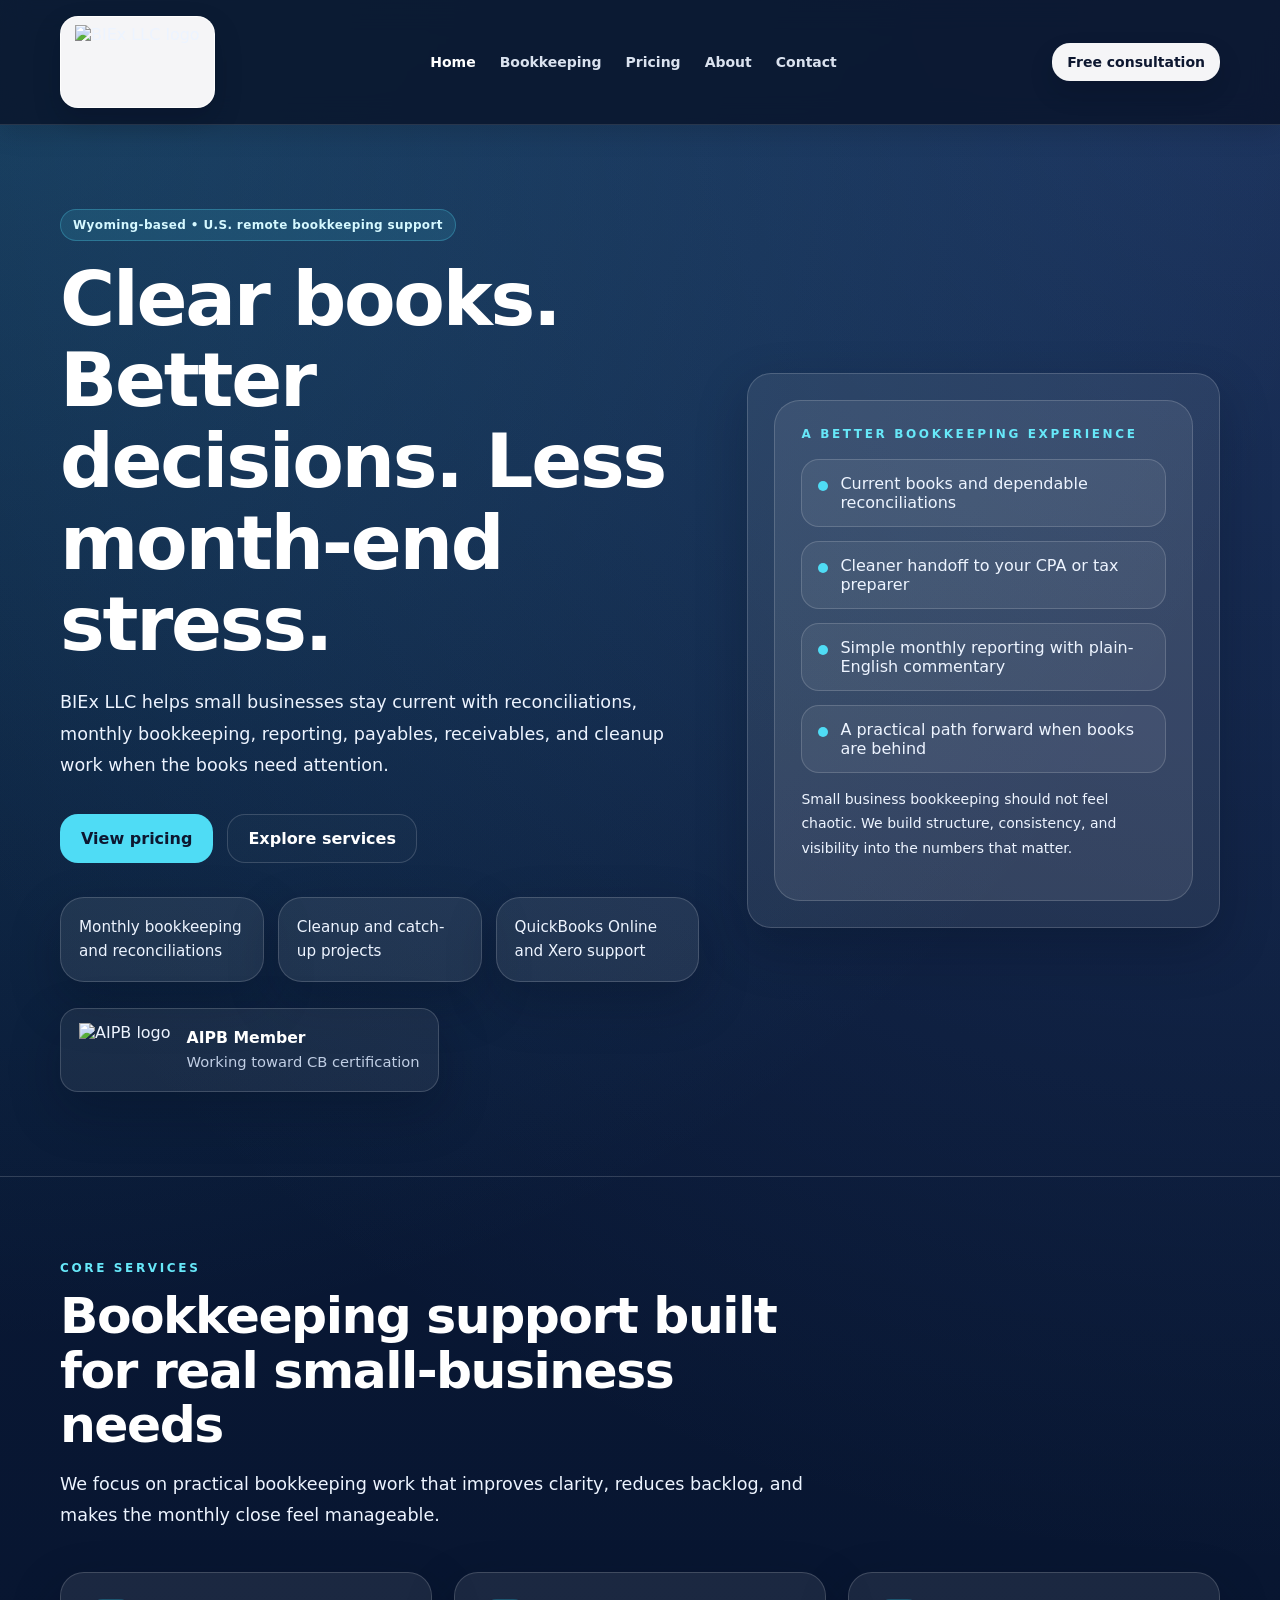
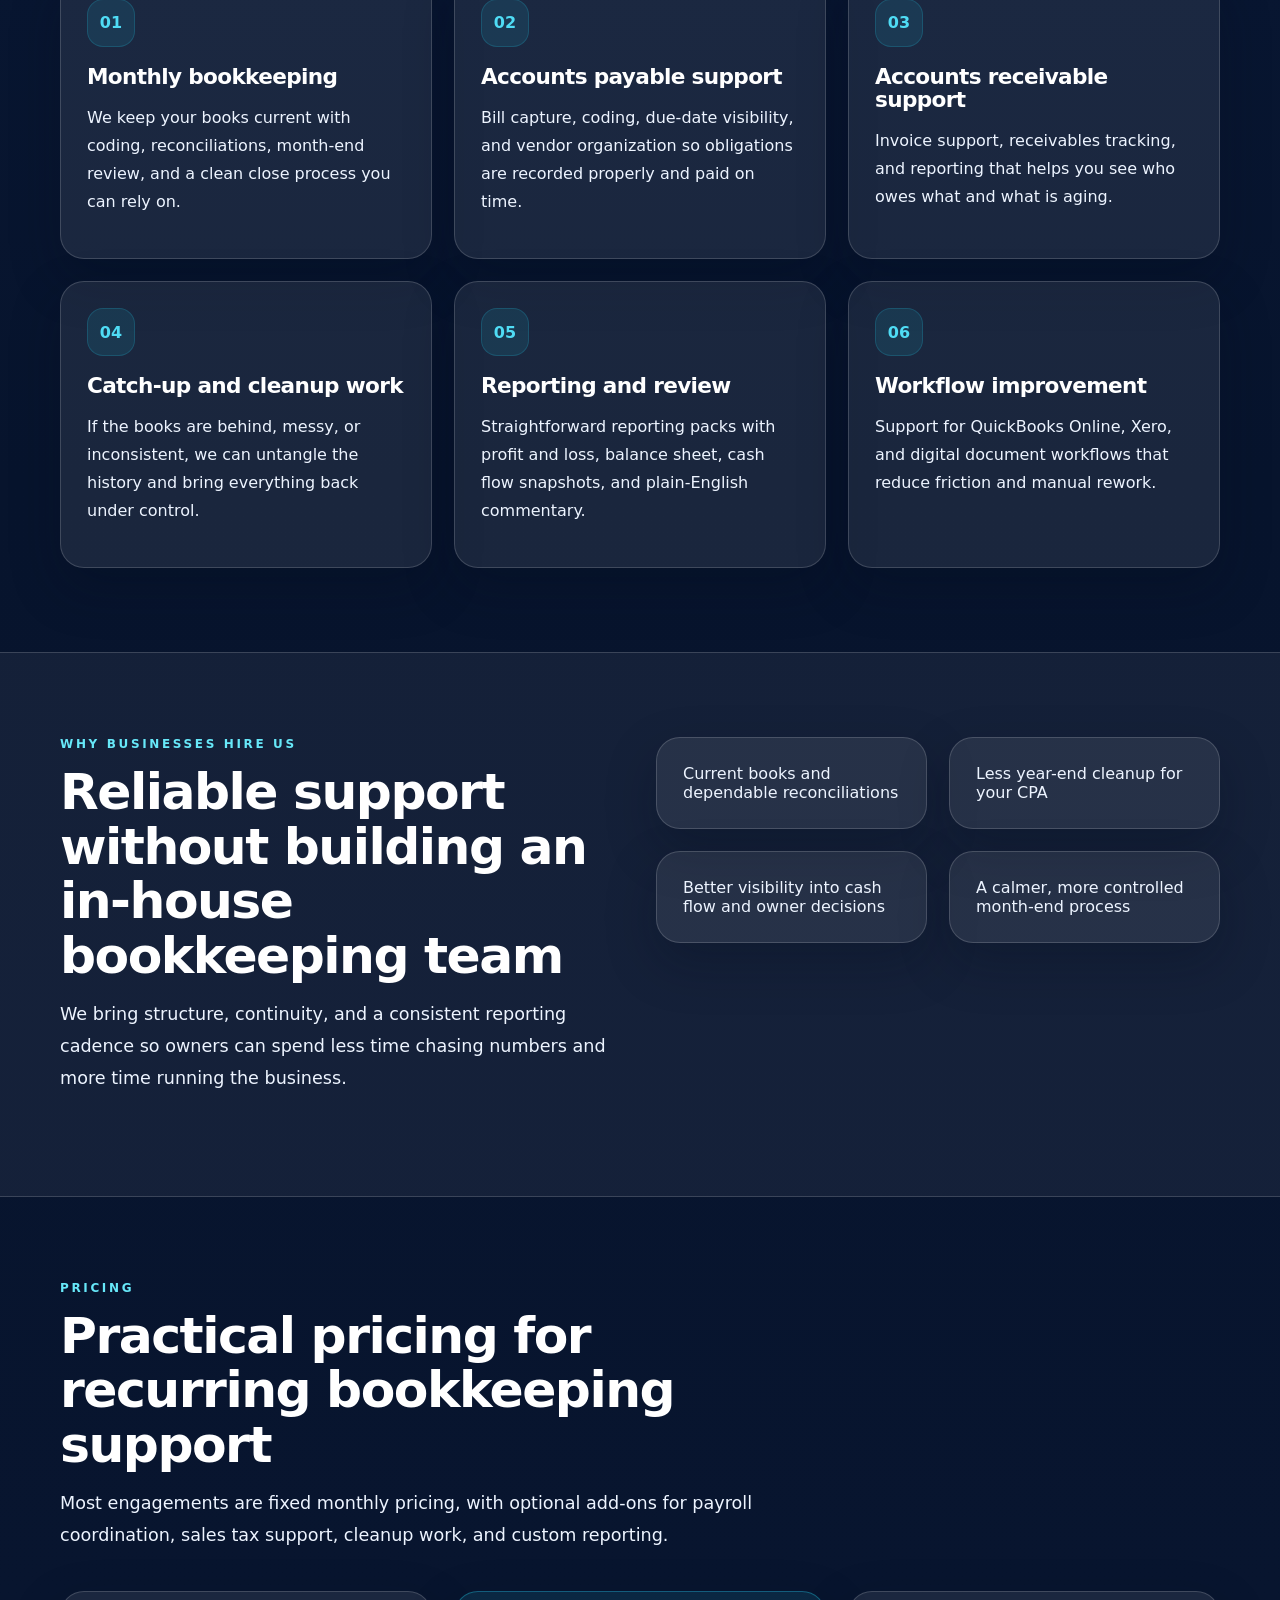
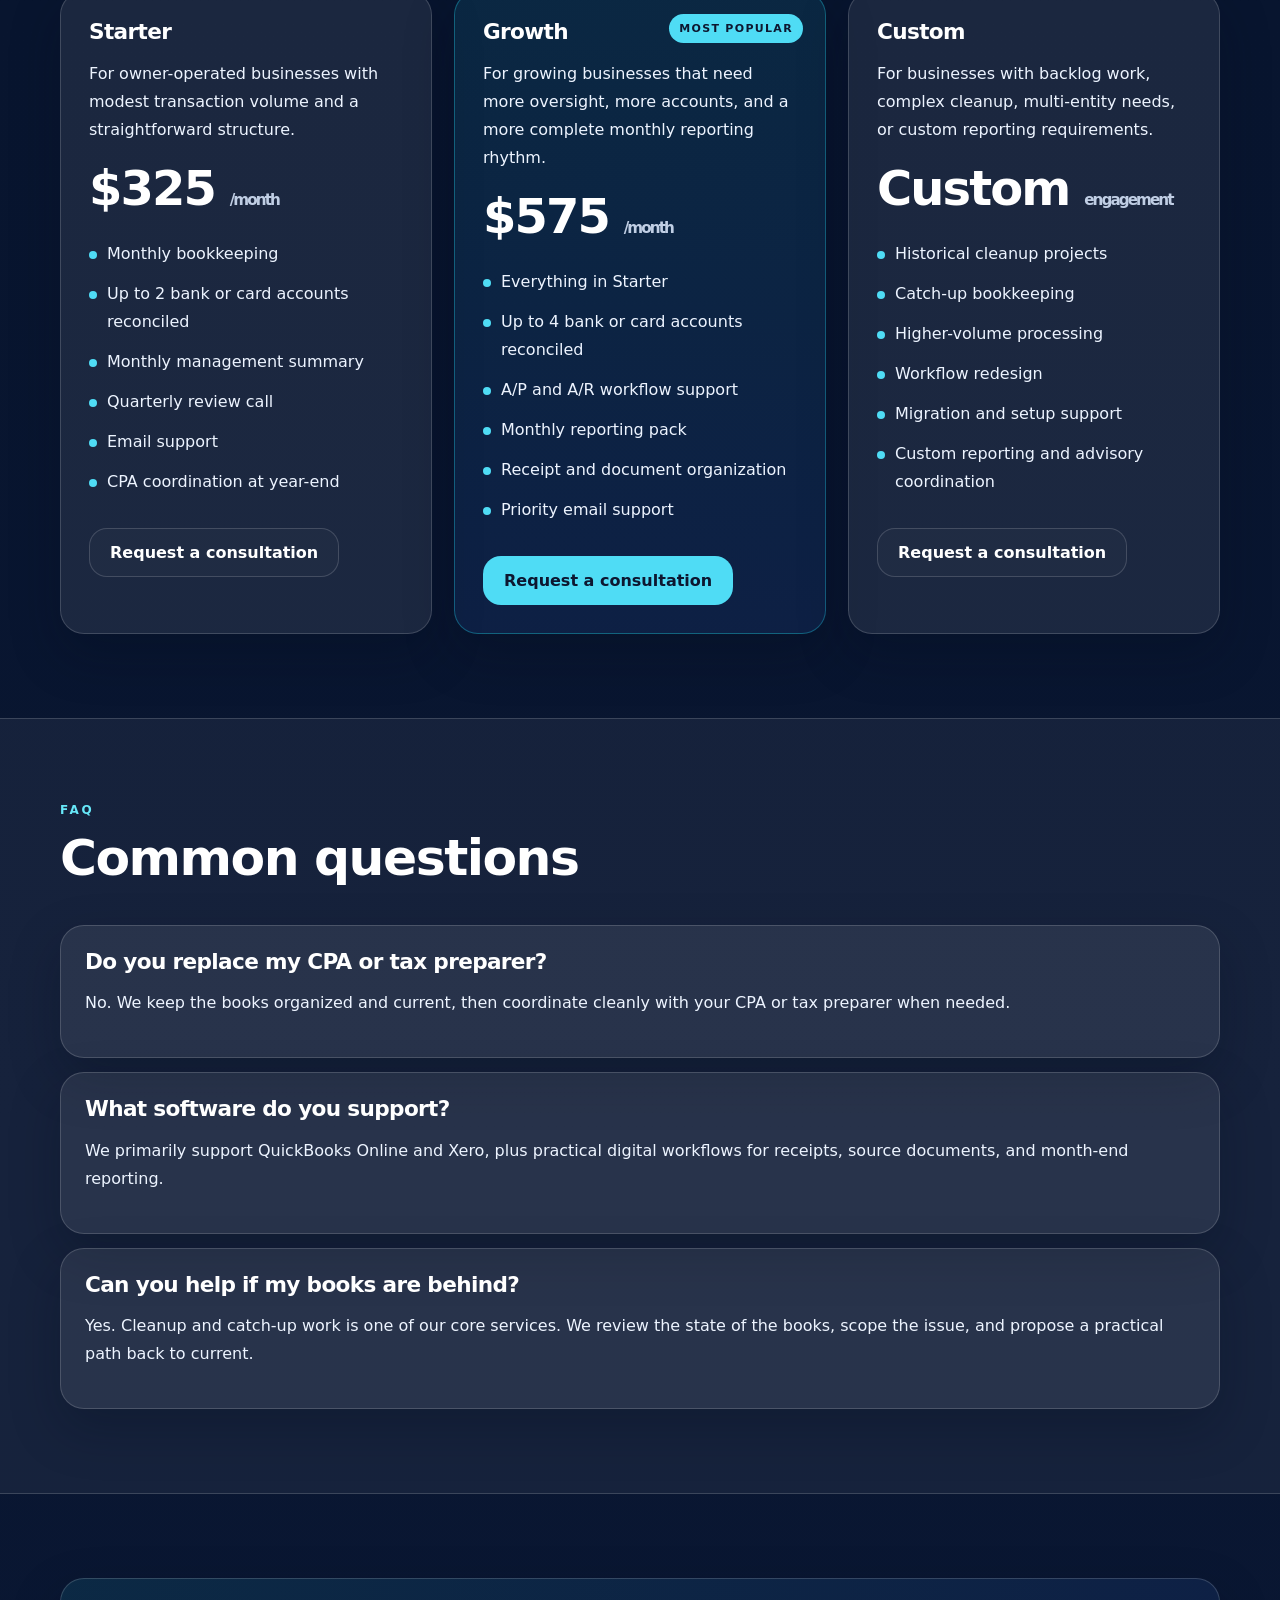
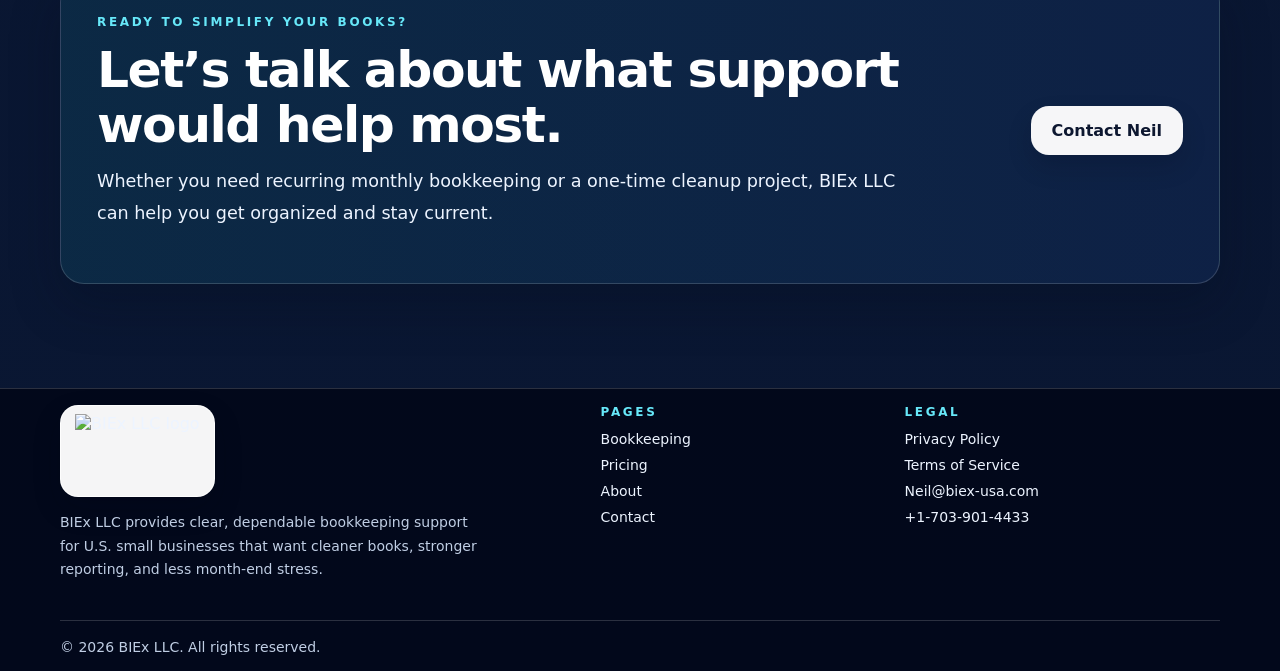
==== index.html @ fd9fd7c9 "Initial site load" ====
<!doctype html>
<html lang="en">
<head>
  <meta charset="utf-8">
  <meta name="viewport" content="width=device-width, initial-scale=1">
  <title>BIEx LLC | Bookkeeping for Small Businesses</title>
  <meta name="description" content="BIEx LLC provides clear, dependable bookkeeping support for U.S. small businesses, including monthly bookkeeping, reconciliations, reporting, and cleanup work.">
  <link rel="icon" type="image/svg+xml" href="assets/favicon.svg">
  <link rel="canonical" href="https://www.biex-usa.com/">
  <link rel="stylesheet" href="styles.css">
</head>
<body>
  <header class="site-header">
    <div class="container inner">
      <a class="logo-link" href="index.html"><img class="logo-image" src="assets/logo.svg" alt="BIEx LLC logo"></a>
      <nav class="nav" aria-label="Main navigation">
        <a class="active" href="index.html">Home</a>
        <a href="bookkeeping.html">Bookkeeping</a>
        <a href="pricing.html">Pricing</a>
        <a href="about.html">About</a>
        <a href="contact.html">Contact</a>
      </nav>
      <a class="btn btn-light btn-sm" href="contact.html">Free consultation</a>
    </div>
  </header>

  <main>
    <section class="hero">
      <div class="container hero-grid">
        <div>
          <div class="eyebrow">Wyoming-based • U.S. remote bookkeeping support</div>
          <h1 style="margin-top:18px;">Clear books. Better decisions. Less month-end stress.</h1>
          <p class="lead" style="margin-top:22px;">
            BIEx LLC helps small businesses stay current with reconciliations, monthly bookkeeping, reporting, payables, receivables, and cleanup work when the books need attention.
          </p>
          <div class="actions">
            <a class="btn btn-primary" href="pricing.html">View pricing</a>
            <a class="btn btn-secondary" href="bookkeeping.html">Explore services</a>
          </div>
          <div class="mini-grid">
            <div class="mini-card">Monthly bookkeeping and reconciliations</div>
            <div class="mini-card">Cleanup and catch-up projects</div>
            <div class="mini-card">QuickBooks Online and Xero support</div>
          </div>
          <div class="cred-bar">
            <div class="cred-item">
              <img class="cred-logo" src="assets/aipb-logo.png" alt="AIPB logo">
              <div class="cred-copy">
                <strong>AIPB Member</strong>
                <span>Working toward CB certification</span>
              </div>
            </div>
          </div>
        </div>
        <div class="hero-panel card">
          <div class="panel-inner">
            <div class="kicker" style="margin-bottom:0;">A better bookkeeping experience</div>
            <div class="check-list">
              <div class="check-item"><span class="dot"></span><div>Current books and dependable reconciliations</div></div>
              <div class="check-item"><span class="dot"></span><div>Cleaner handoff to your CPA or tax preparer</div></div>
              <div class="check-item"><span class="dot"></span><div>Simple monthly reporting with plain-English commentary</div></div>
              <div class="check-item"><span class="dot"></span><div>A practical path forward when books are behind</div></div>
            </div>
            <p class="note">Small business bookkeeping should not feel chaotic. We build structure, consistency, and visibility into the numbers that matter.</p>
          </div>
        </div>
      </div>
    </section>

    <section class="section">
      <div class="container">
        <div class="section-header">
          <div class="kicker">Core services</div>
          <h2>Bookkeeping support built for real small-business needs</h2>
          <p class="lead" style="margin-top:16px;">We focus on practical bookkeeping work that improves clarity, reduces backlog, and makes the monthly close feel manageable.</p>
        </div>
        <div class="grid-3">
          <div class="card"><div class="icon-badge">01</div><h3>Monthly bookkeeping</h3><p>We keep your books current with coding, reconciliations, month-end review, and a clean close process you can rely on.</p></div>
          <div class="card"><div class="icon-badge">02</div><h3>Accounts payable support</h3><p>Bill capture, coding, due-date visibility, and vendor organization so obligations are recorded properly and paid on time.</p></div>
          <div class="card"><div class="icon-badge">03</div><h3>Accounts receivable support</h3><p>Invoice support, receivables tracking, and reporting that helps you see who owes what and what is aging.</p></div>
          <div class="card"><div class="icon-badge">04</div><h3>Catch-up and cleanup work</h3><p>If the books are behind, messy, or inconsistent, we can untangle the history and bring everything back under control.</p></div>
          <div class="card"><div class="icon-badge">05</div><h3>Reporting and review</h3><p>Straightforward reporting packs with profit and loss, balance sheet, cash flow snapshots, and plain-English commentary.</p></div>
          <div class="card"><div class="icon-badge">06</div><h3>Workflow improvement</h3><p>Support for QuickBooks Online, Xero, and digital document workflows that reduce friction and manual rework.</p></div>
        </div>
      </div>
    </section>

    <section class="section alt">
      <div class="container band">
        <div>
          <div class="kicker">Why businesses hire us</div>
          <h2>Reliable support without building an in-house bookkeeping team</h2>
          <p class="lead" style="margin-top:16px;">We bring structure, continuity, and a consistent reporting cadence so owners can spend less time chasing numbers and more time running the business.</p>
        </div>
        <div class="grid-2">
          <div class="stat card">Current books and dependable reconciliations</div>
          <div class="stat card">Less year-end cleanup for your CPA</div>
          <div class="stat card">Better visibility into cash flow and owner decisions</div>
          <div class="stat card">A calmer, more controlled month-end process</div>
        </div>
      </div>
    </section>

    <section class="section">
      <div class="container">
        <div class="section-header">
          <div class="kicker">Pricing</div>
          <h2>Practical pricing for recurring bookkeeping support</h2>
          <p class="lead" style="margin-top:16px;">Most engagements are fixed monthly pricing, with optional add-ons for payroll coordination, sales tax support, cleanup work, and custom reporting.</p>
        </div>
        <div class="grid-3">
          <div class="price-card">
            <h3>Starter</h3>
            <p>For owner-operated businesses with modest transaction volume and a straightforward structure.</p>
            <div class="price">$325 <small>/month</small></div>
            <ul class="list">
              <li>Monthly bookkeeping</li>
              <li>Up to 2 bank or card accounts reconciled</li>
              <li>Monthly management summary</li>
              <li>Quarterly review call</li>
              <li>Email support</li>
              <li>CPA coordination at year-end</li>
            </ul>
            <div class="actions"><a class="btn btn-secondary" href="contact.html">Request a consultation</a></div>
          </div>
          <div class="price-card featured">
            <div class="badge">Most popular</div>
            <h3>Growth</h3>
            <p>For growing businesses that need more oversight, more accounts, and a more complete monthly reporting rhythm.</p>
            <div class="price">$575 <small>/month</small></div>
            <ul class="list">
              <li>Everything in Starter</li>
              <li>Up to 4 bank or card accounts reconciled</li>
              <li>A/P and A/R workflow support</li>
              <li>Monthly reporting pack</li>
              <li>Receipt and document organization</li>
              <li>Priority email support</li>
            </ul>
            <div class="actions"><a class="btn btn-primary" href="contact.html">Request a consultation</a></div>
          </div>
          <div class="price-card">
            <h3>Custom</h3>
            <p>For businesses with backlog work, complex cleanup, multi-entity needs, or custom reporting requirements.</p>
            <div class="price">Custom <small>engagement</small></div>
            <ul class="list">
              <li>Historical cleanup projects</li>
              <li>Catch-up bookkeeping</li>
              <li>Higher-volume processing</li>
              <li>Workflow redesign</li>
              <li>Migration and setup support</li>
              <li>Custom reporting and advisory coordination</li>
            </ul>
            <div class="actions"><a class="btn btn-secondary" href="contact.html">Request a consultation</a></div>
          </div>
        </div>
      </div>
    </section>

    <section class="section alt">
      <div class="container">
        <div class="section-header">
          <div class="kicker">FAQ</div>
          <h2>Common questions</h2>
        </div>
        <div class="faq"><h3>Do you replace my CPA or tax preparer?</h3><p>No. We keep the books organized and current, then coordinate cleanly with your CPA or tax preparer when needed.</p></div>
        <div class="faq"><h3>What software do you support?</h3><p>We primarily support QuickBooks Online and Xero, plus practical digital workflows for receipts, source documents, and month-end reporting.</p></div>
        <div class="faq"><h3>Can you help if my books are behind?</h3><p>Yes. Cleanup and catch-up work is one of our core services. We review the state of the books, scope the issue, and propose a practical path back to current.</p></div>
      </div>
    </section>

    <section class="section">
      <div class="container">
        <div class="cta-band">
          <div class="cta-wrap">
            <div>
              <div class="kicker">Ready to simplify your books?</div>
              <h2>Let’s talk about what support would help most.</h2>
              <p class="lead" style="margin-top:14px; max-width:800px;">Whether you need recurring monthly bookkeeping or a one-time cleanup project, BIEx LLC can help you get organized and stay current.</p>
            </div>
            <a class="btn btn-light" href="contact.html">Contact Neil</a>
          </div>
        </div>
      </div>
    </section>
  </main>

  <footer class="site-footer">
    <div class="container">
      <div class="inner" style="display:block;">
        <div class="footer-grid">
          <div>
            <a class="logo-link" href="index.html"><img class="logo-image" src="assets/logo.svg" alt="BIEx LLC logo"></a>
            <p class="note" style="max-width:430px;">BIEx LLC provides clear, dependable bookkeeping support for U.S. small businesses that want cleaner books, stronger reporting, and less month-end stress.</p>
          </div>
          <div>
            <div class="footer-title">Pages</div>
            <div class="footer-links">
              <a href="bookkeeping.html">Bookkeeping</a>
              <a href="pricing.html">Pricing</a>
              <a href="about.html">About</a>
              <a href="contact.html">Contact</a>
            </div>
          </div>
          <div>
            <div class="footer-title">Legal</div>
            <div class="footer-links">
              <a href="privacy.html">Privacy Policy</a>
              <a href="terms.html">Terms of Service</a>
              <a href="mailto:Neil@biex-usa.com">Neil@biex-usa.com</a>
              <a href="tel:+17039014433">+1-703-901-4433</a>
            </div>
          </div>
        </div>
        <div class="copyright">© 2026 BIEx LLC. All rights reserved.</div>
      </div>
    </div>
  </footer>
</body>
</html>
---- styles.css ----
:root {
  --bg: #07142d;
  --panel: rgba(255,255,255,0.08);
  --panel-strong: rgba(255,255,255,0.12);
  --border: rgba(255,255,255,0.16);
  --text: #edf4ff;
  --muted: #c0cee4;
  --white: #ffffff;
  --accent: #4fdcf5;
  --accent-2: #74a8ff;
  --accent-dark: #0d1730;
  --max: 1160px;
  --radius: 24px;
  --radius-lg: 30px;
  --shadow: 0 20px 50px rgba(5, 10, 26, 0.26);
}

* { box-sizing: border-box; }
html { scroll-behavior: smooth; }
body {
  margin: 0;
  font-family: Inter, ui-sans-serif, system-ui, -apple-system, BlinkMacSystemFont, "Segoe UI", sans-serif;
  background:
    radial-gradient(circle at top left, rgba(79,220,245,0.18), transparent 24%),
    radial-gradient(circle at top right, rgba(116,168,255,0.18), transparent 28%),
    linear-gradient(180deg, #0b1c3e 0%, #07142d 38%, #0a1733 100%);
  color: var(--text);
}
a { color: inherit; text-decoration: none; }
img { max-width: 100%; display: block; }

.container {
  width: min(var(--max), calc(100% - 40px));
  margin: 0 auto;
}

.site-header {
  position: sticky;
  top: 0;
  z-index: 100;
  backdrop-filter: blur(14px);
  background: rgba(7,16,38,0.76);
  border-bottom: 1px solid rgba(255,255,255,0.12);
  box-shadow: 0 8px 24px rgba(0,0,0,0.14);
}
.site-header .inner,
.site-footer .inner {
  display: flex;
  align-items: center;
  justify-content: space-between;
  gap: 24px;
  padding: 16px 0;
}
.logo-link {
  display: inline-flex;
  align-items: center;
  padding: 8px 14px;
  border-radius: 18px;
  background: rgba(255,255,255,0.96);
  border: 1px solid rgba(255,255,255,0.88);
  box-shadow: 0 12px 28px rgba(3,8,23,0.18);
}

.logo-image {
  height: 74px;
  width: auto;
  display: block;
}
.nav {
  display: flex;
  align-items: center;
  gap: 24px;
  flex-wrap: wrap;
}

.nav a {
  font-size: 14px;
  color: var(--text);
  opacity: 0.92;
  font-weight: 600;
}

.nav a:hover,
.nav a.active { opacity: 1; color: var(--white); }

.btn {
  display: inline-flex;
  align-items: center;
  justify-content: center;
  gap: 10px;
  border-radius: 18px;
  padding: 14px 20px;
  font-weight: 700;
  transition: transform 0.18s ease, background 0.18s ease, border-color 0.18s ease;
  border: 1px solid transparent;
}

.btn:hover { transform: translateY(-1px); }
.btn-primary {
  background: var(--accent);
  color: var(--accent-dark);
}
.btn-secondary {
  border-color: var(--border);
  color: var(--white);
  background: rgba(255,255,255,0.02);
}
.btn-light {
  background: rgba(255,255,255,0.96);
  color: var(--accent-dark);
  box-shadow: 0 12px 24px rgba(3,8,23,0.15);
}
.btn-sm { padding: 10px 14px; font-size: 14px; }

.hero {
  border-bottom: 1px solid var(--border);
}
.hero-grid {
  display: grid;
  grid-template-columns: 1.15fr 0.85fr;
  gap: 48px;
  padding: 84px 0;
  align-items: center;
}

.eyebrow {
  display: inline-flex;
  padding: 8px 12px;
  border-radius: 999px;
  border: 1px solid rgba(79,220,245,0.28);
  background: rgba(79,220,245,0.12);
  color: #d5f8ff;
  font-size: 12px;
  font-weight: 700;
  letter-spacing: 0.03em;
}

h1, h2, h3 { margin: 0; color: var(--white); line-height: 1.08; letter-spacing: -0.03em; }
h1 { font-size: clamp(2.6rem, 6vw, 4.7rem); }
h2 { font-size: clamp(2rem, 4vw, 3.15rem); }
h3 { font-size: 1.35rem; }

.lead {
  font-size: 1.1rem;
  line-height: 1.8;
  color: var(--text);
  max-width: 760px;
}
.muted { color: var(--muted); }

.actions {
  display: flex;
  flex-wrap: wrap;
  gap: 14px;
  margin-top: 32px;
}

.mini-grid {
  display: grid;
  grid-template-columns: repeat(3, minmax(0,1fr));
  gap: 14px;
  margin-top: 34px;
}

.mini-card,
.card,
.stat,
.faq,
.price-card,
.cta-band,
.contact-card,
.legal-card {
  border: 1px solid var(--border);
  background: var(--panel);
  border-radius: var(--radius);
  box-shadow: var(--shadow);
}

.mini-card {
  padding: 18px;
  font-size: 0.95rem;
  line-height: 1.55;
}

.hero-panel {
  padding: 22px;
}

.panel-inner {
  border-radius: calc(var(--radius) + 2px);
  border: 1px solid var(--border);
  background: rgba(255,255,255,0.08);
  padding: 26px;
}

.check-list {
  display: grid;
  gap: 14px;
  margin-top: 18px;
}

.check-item {
  display: flex;
  gap: 12px;
  align-items: flex-start;
  border: 1px solid var(--border);
  background: rgba(255,255,255,0.06);
  padding: 14px 16px;
  border-radius: 18px;
}

.dot {
  width: 10px;
  height: 10px;
  border-radius: 50%;
  margin-top: 7px;
  background: var(--accent);
  flex: 0 0 auto;
}

.section {
  padding: 84px 0;
}
.section.alt {
  border-top: 1px solid var(--border);
  border-bottom: 1px solid var(--border);
  background: rgba(255,255,255,0.05);
}

.section-header {
  max-width: 760px;
  margin-bottom: 40px;
}

.kicker {
  font-size: 12px;
  font-weight: 800;
  letter-spacing: 0.22em;
  text-transform: uppercase;
  color: #67e8f9;
  margin-bottom: 14px;
}

.grid-3,
.grid-2,
.grid-4 {
  display: grid;
  gap: 22px;
}
.grid-3 { grid-template-columns: repeat(3, minmax(0,1fr)); }
.grid-2 { grid-template-columns: repeat(2, minmax(0,1fr)); }
.grid-4 { grid-template-columns: repeat(4, minmax(0,1fr)); }

.card {
  padding: 26px;
}
.card p,
.faq p,
.price-card p,
.legal-card p,
.contact-card p,
li { color: var(--text); line-height: 1.75; }

.icon-badge {
  width: 48px;
  height: 48px;
  border-radius: 16px;
  background: rgba(34,211,238,0.10);
  border: 1px solid rgba(34,211,238,0.18);
  display: inline-flex;
  align-items: center;
  justify-content: center;
  color: var(--accent);
  font-weight: 800;
  margin-bottom: 18px;
}

.band {
  display: grid;
  grid-template-columns: 1fr 1fr;
  gap: 32px;
  align-items: start;
}

.price-card {
  padding: 28px;
  position: relative;
}
.price-card.featured {
  border-color: rgba(34,211,238,0.34);
  background: linear-gradient(180deg, rgba(34,211,238,0.10), rgba(59,130,246,0.10));
}

.badge {
  position: absolute;
  top: 22px;
  right: 22px;
  background: var(--accent);
  color: var(--accent-dark);
  font-size: 11px;
  font-weight: 900;
  letter-spacing: 0.12em;
  text-transform: uppercase;
  padding: 8px 10px;
  border-radius: 999px;
}

.price {
  font-size: 3rem;
  font-weight: 800;
  color: var(--white);
  letter-spacing: -0.04em;
}
.price small {
  font-size: 0.95rem;
  color: var(--muted);
  font-weight: 600;
}

.list {
  display: grid;
  gap: 12px;
  padding: 0;
  margin: 24px 0 0;
  list-style: none;
}
.list li {
  position: relative;
  padding-left: 18px;
}
.list li::before {
  content: "";
  position: absolute;
  left: 0;
  top: 11px;
  width: 8px;
  height: 8px;
  border-radius: 50%;
  background: var(--accent);
}

.addon-grid { display: grid; grid-template-columns: repeat(3, minmax(0,1fr)); gap: 16px; margin-top: 26px; }
.addon-item {
  border: 1px solid var(--border);
  border-radius: 18px;
  background: rgba(2,6,23,0.5);
  padding: 18px;
}
.addon-item strong { display: block; color: var(--white); margin-bottom: 8px; }

.faq { padding: 24px; }
.faq + .faq { margin-top: 14px; }

.cta-band {
  padding: 36px;
  background: linear-gradient(90deg, rgba(34,211,238,0.10), rgba(59,130,246,0.10));
}
.cta-wrap {
  display: grid;
  grid-template-columns: 1fr auto;
  gap: 24px;
  align-items: center;
}

.contact-grid {
  display: grid;
  grid-template-columns: 1fr 0.9fr;
  gap: 24px;
}
.contact-card { padding: 24px; }
.contact-list { display: grid; gap: 14px; margin-top: 24px; }
.contact-link { color: var(--white); font-weight: 600; }

.info-grid { display: grid; grid-template-columns: repeat(2, minmax(0,1fr)); gap: 16px; }
.info-box {
  border: 1px solid var(--border);
  border-radius: 18px;
  background: rgba(255,255,255,0.06);
  padding: 18px;
}
.info-box strong { display: block; color: var(--white); margin-bottom: 8px; }

.legal-card { padding: 32px; }
.legal-card p + p { margin-top: 16px; }

.site-footer {
  border-top: 1px solid var(--border);
  background: rgba(2,6,23,0.85);
  margin-top: 20px;
}
.footer-grid {
  display: grid;
  grid-template-columns: 1.3fr 0.7fr 0.8fr;
  gap: 28px;
  width: 100%;
}
.footer-links {
  display: grid;
  gap: 10px;
  font-size: 14px;
  color: var(--text);
}
.footer-title {
  font-size: 12px;
  font-weight: 800;
  letter-spacing: 0.22em;
  text-transform: uppercase;
  color: #67e8f9;
  margin-bottom: 12px;
}
.copyright {
  border-top: 1px solid var(--border);
  margin-top: 24px;
  padding-top: 18px;
  font-size: 14px;
  color: var(--muted);
}

.page-hero {
  padding: 74px 0;
  border-bottom: 1px solid var(--border);
  background: rgba(255,255,255,0.045);
}

.page-hero.compact { padding: 64px 0; }

.callout-grid {
  display: grid;
  grid-template-columns: repeat(3, minmax(0,1fr));
  gap: 18px;
}

.callout {
  padding: 24px;
  border: 1px solid var(--border);
  border-radius: 22px;
  background: rgba(255,255,255,0.06);
}

.text-link { color: #c9f7ff; font-weight: 600; }
.text-link:hover { color: var(--white); }

.note {
  margin-top: 14px;
  font-size: 14px;
  color: var(--muted);
  line-height: 1.7;
}

@media (max-width: 980px) {
  .hero-grid,
  .band,
  .contact-grid,
  .cta-wrap,
  .footer-grid,
  .grid-4,
  .grid-3,
  .grid-2,
  .callout-grid,
  .addon-grid,
  .mini-grid,
  .info-grid {
    grid-template-columns: 1fr;
  }

  .site-header .inner,
  .site-footer .inner {
    flex-direction: column;
    align-items: flex-start;
  }

  .nav { gap: 14px; }
}

@media (max-width: 720px) {
  body { background-size: auto; }
  .container { width: min(var(--max), calc(100% - 26px)); }
  .section, .hero-grid, .page-hero, .page-hero.compact { padding-top: 58px; padding-bottom: 58px; }
  .cta-band, .price-card, .card, .faq, .legal-card, .contact-card { padding: 22px; }
  .btn { width: 100%; }
  .actions { flex-direction: column; }
}

.grid-1 { display: grid; gap: 14px; }
.max-legal { max-width: 860px; }


.cred-bar {
  margin-top: 26px;
}

.cred-item {
  display: inline-flex;
  align-items: center;
  gap: 16px;
  padding: 14px 18px;
  border: 1px solid var(--border);
  background: rgba(255,255,255,0.06);
  border-radius: 18px;
  box-shadow: var(--shadow);
  flex-wrap: wrap;
}

.cred-logo {
  height: 54px;
  width: auto;
  object-fit: contain;
  display: block;
}

.cred-copy {
  display: grid;
  gap: 4px;
}

.cred-copy strong {
  color: var(--white);
  font-size: 0.98rem;
}

.cred-copy span {
  color: var(--muted);
  font-size: 0.92rem;
  line-height: 1.45;
}

@media (max-width: 720px) {
  .logo-link {
    padding: 6px 10px;
  }

  .logo-image {
    height: 56px;
  }

  .cred-item {
    align-items: flex-start;
  }

  .cred-logo {
    height: 40px;
  }
}
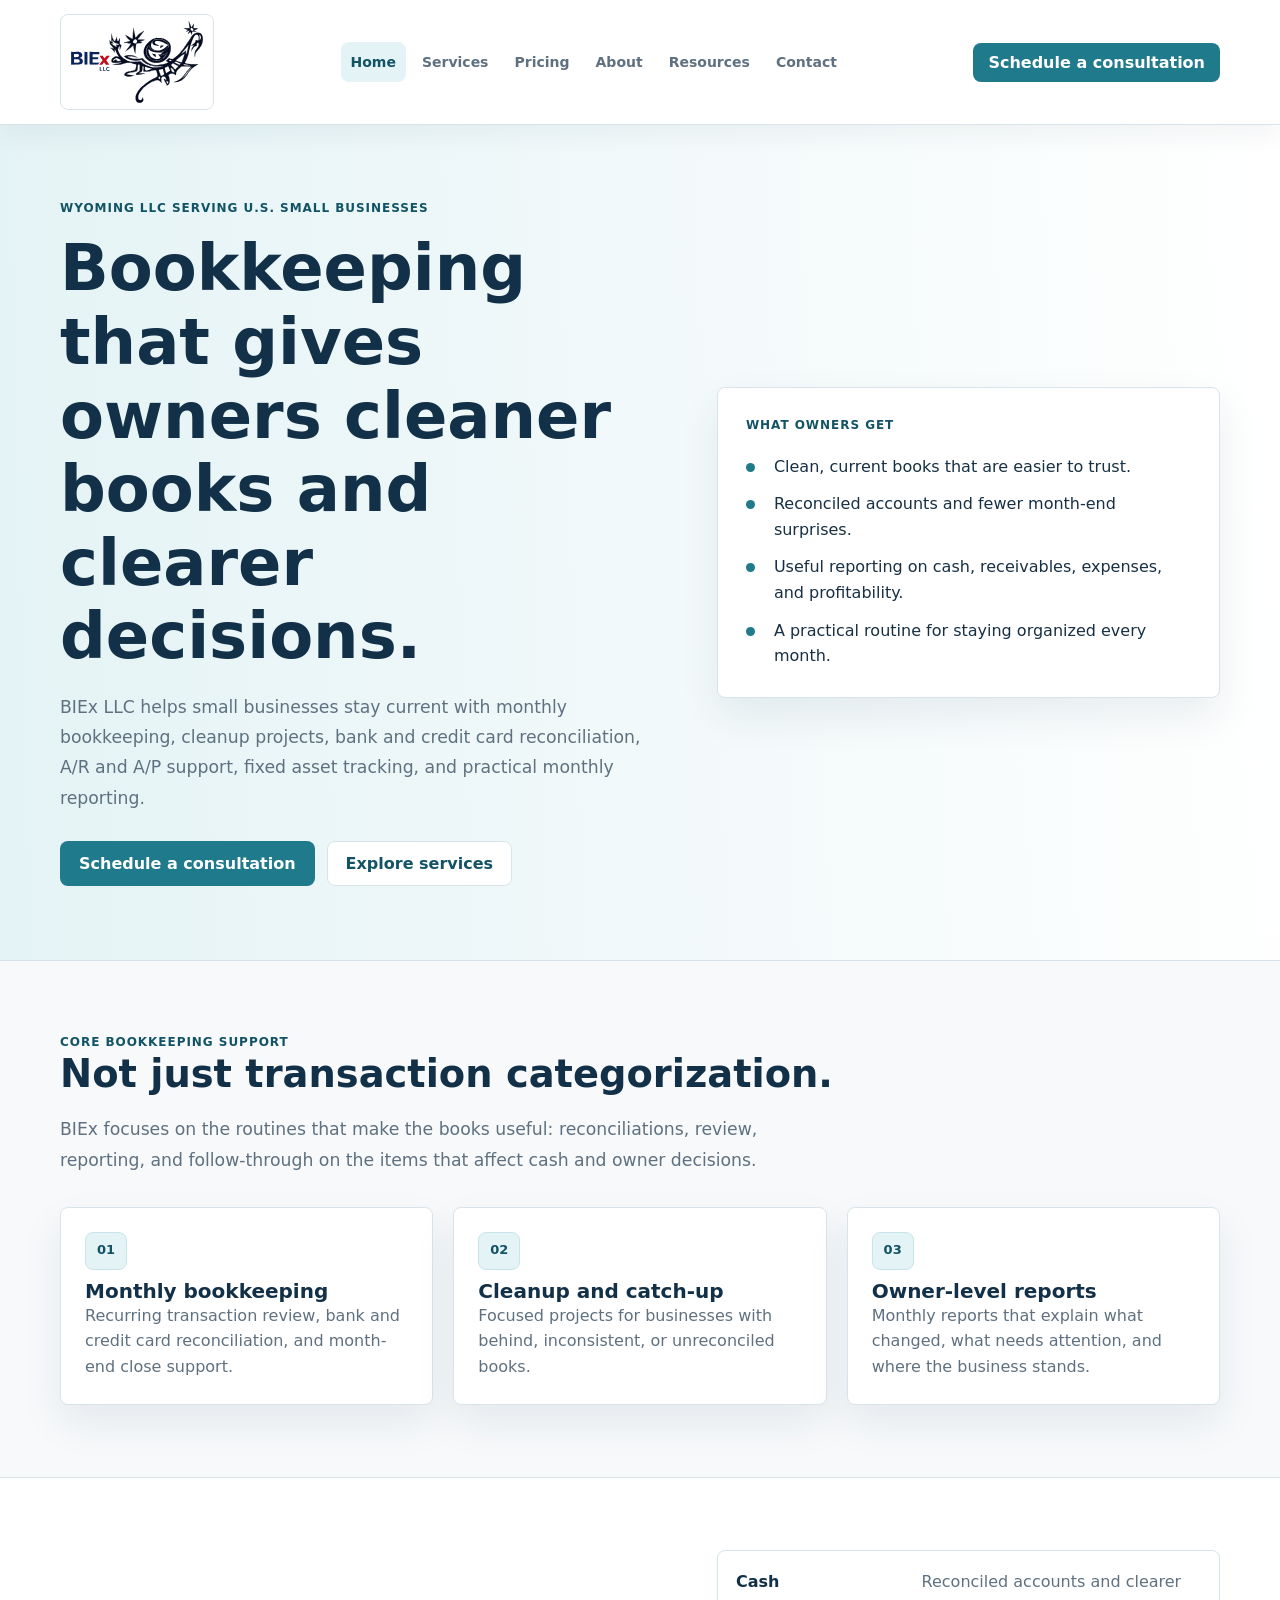
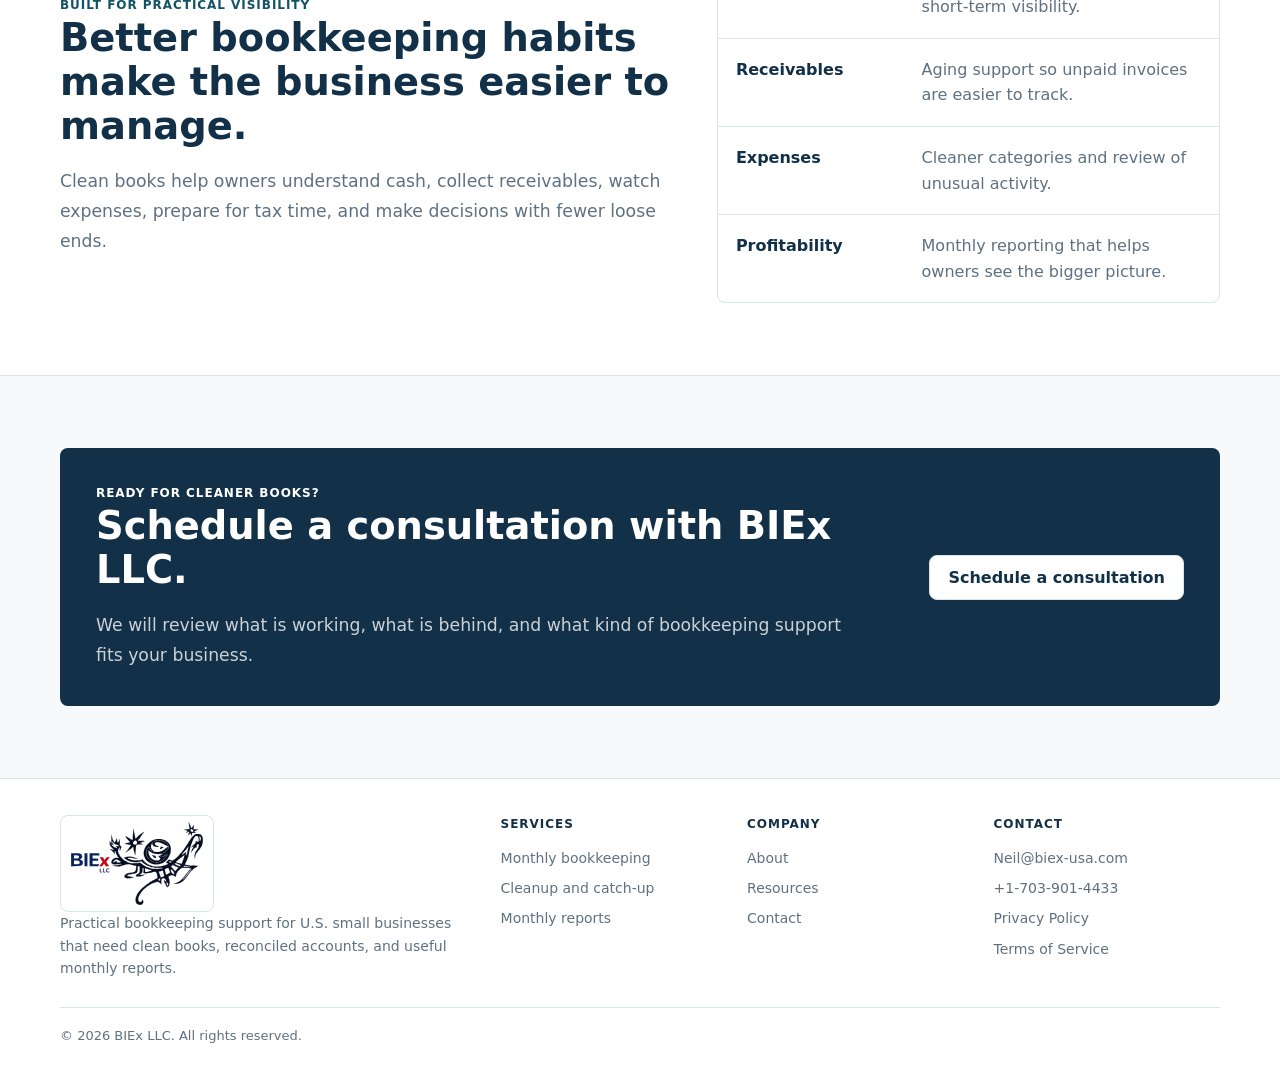
==== commit e32e993f: "Rebuild BIEx site as multi-page static website" ====
--- a/index.html
+++ b/index.html
@@ -4,23 +4,24 @@
   <meta charset="utf-8">
   <meta name="viewport" content="width=device-width, initial-scale=1">
   <title>BIEx LLC | Bookkeeping for Small Businesses</title>
-  <meta name="description" content="BIEx LLC provides clear, dependable bookkeeping support for U.S. small businesses, including monthly bookkeeping, reconciliations, reporting, and cleanup work.">
+  <meta name="description" content="BIEx LLC provides practical monthly bookkeeping, cleanup, reconciliations, and owner-level reporting for U.S. small businesses.">
   <link rel="icon" type="image/svg+xml" href="assets/favicon.svg">
   <link rel="canonical" href="https://www.biex-usa.com/">
   <link rel="stylesheet" href="styles.css">
 </head>
 <body>
   <header class="site-header">
-    <div class="container inner">
+    <div class="container header-inner">
       <a class="logo-link" href="index.html"><img class="logo-image" src="assets/logo.svg" alt="BIEx LLC logo"></a>
       <nav class="nav" aria-label="Main navigation">
         <a class="active" href="index.html">Home</a>
-        <a href="bookkeeping.html">Bookkeeping</a>
+        <a href="services.html">Services</a>
         <a href="pricing.html">Pricing</a>
         <a href="about.html">About</a>
+        <a href="resources.html">Resources</a>
         <a href="contact.html">Contact</a>
       </nav>
-      <a class="btn btn-light btn-sm" href="contact.html">Free consultation</a>
+      <a class="btn btn-primary btn-small" href="contact.html">Schedule a consultation</a>
     </div>
   </header>
 
@@ -28,40 +29,21 @@
     <section class="hero">
       <div class="container hero-grid">
         <div>
-          <div class="eyebrow">Wyoming-based • U.S. remote bookkeeping support</div>
-          <h1 style="margin-top:18px;">Clear books. Better decisions. Less month-end stress.</h1>
-          <p class="lead" style="margin-top:22px;">
-            BIEx LLC helps small businesses stay current with reconciliations, monthly bookkeeping, reporting, payables, receivables, and cleanup work when the books need attention.
-          </p>
+          <div class="eyebrow">Wyoming LLC serving U.S. small businesses</div>
+          <h1>Bookkeeping that gives owners cleaner books and clearer decisions.</h1>
+          <p class="lead">BIEx LLC helps small businesses stay current with monthly bookkeeping, cleanup projects, bank and credit card reconciliation, A/R and A/P support, fixed asset tracking, and practical monthly reporting.</p>
           <div class="actions">
-            <a class="btn btn-primary" href="pricing.html">View pricing</a>
-            <a class="btn btn-secondary" href="bookkeeping.html">Explore services</a>
-          </div>
-          <div class="mini-grid">
-            <div class="mini-card">Monthly bookkeeping and reconciliations</div>
-            <div class="mini-card">Cleanup and catch-up projects</div>
-            <div class="mini-card">QuickBooks Online and Xero support</div>
-          </div>
-          <div class="cred-bar">
-            <div class="cred-item">
-              <img class="cred-logo" src="assets/aipb-logo.png" alt="AIPB logo">
-              <div class="cred-copy">
-                <strong>AIPB Member</strong>
-                <span>Working toward CB certification</span>
-              </div>
-            </div>
+            <a class="btn btn-primary" href="contact.html">Schedule a consultation</a>
+            <a class="btn btn-secondary" href="services.html">Explore services</a>
           </div>
         </div>
-        <div class="hero-panel card">
-          <div class="panel-inner">
-            <div class="kicker" style="margin-bottom:0;">A better bookkeeping experience</div>
-            <div class="check-list">
-              <div class="check-item"><span class="dot"></span><div>Current books and dependable reconciliations</div></div>
-              <div class="check-item"><span class="dot"></span><div>Cleaner handoff to your CPA or tax preparer</div></div>
-              <div class="check-item"><span class="dot"></span><div>Simple monthly reporting with plain-English commentary</div></div>
-              <div class="check-item"><span class="dot"></span><div>A practical path forward when books are behind</div></div>
-            </div>
-            <p class="note">Small business bookkeeping should not feel chaotic. We build structure, consistency, and visibility into the numbers that matter.</p>
+        <div class="panel">
+          <div class="kicker">What owners get</div>
+          <div class="panel-list">
+            <div class="check-item">Clean, current books that are easier to trust.</div>
+            <div class="check-item">Reconciled accounts and fewer month-end surprises.</div>
+            <div class="check-item">Useful reporting on cash, receivables, expenses, and profitability.</div>
+            <div class="check-item">A practical routine for staying organized every month.</div>
           </div>
         </div>
       </div>
@@ -70,115 +52,55 @@
     <section class="section">
       <div class="container">
         <div class="section-header">
-          <div class="kicker">Core services</div>
-          <h2>Bookkeeping support built for real small-business needs</h2>
-          <p class="lead" style="margin-top:16px;">We focus on practical bookkeeping work that improves clarity, reduces backlog, and makes the monthly close feel manageable.</p>
+          <div class="kicker">Core bookkeeping support</div>
+          <h2>Not just transaction categorization.</h2>
+          <p class="lead">BIEx focuses on the routines that make the books useful: reconciliations, review, reporting, and follow-through on the items that affect cash and owner decisions.</p>
         </div>
         <div class="grid-3">
-          <div class="card"><div class="icon-badge">01</div><h3>Monthly bookkeeping</h3><p>We keep your books current with coding, reconciliations, month-end review, and a clean close process you can rely on.</p></div>
-          <div class="card"><div class="icon-badge">02</div><h3>Accounts payable support</h3><p>Bill capture, coding, due-date visibility, and vendor organization so obligations are recorded properly and paid on time.</p></div>
-          <div class="card"><div class="icon-badge">03</div><h3>Accounts receivable support</h3><p>Invoice support, receivables tracking, and reporting that helps you see who owes what and what is aging.</p></div>
-          <div class="card"><div class="icon-badge">04</div><h3>Catch-up and cleanup work</h3><p>If the books are behind, messy, or inconsistent, we can untangle the history and bring everything back under control.</p></div>
-          <div class="card"><div class="icon-badge">05</div><h3>Reporting and review</h3><p>Straightforward reporting packs with profit and loss, balance sheet, cash flow snapshots, and plain-English commentary.</p></div>
-          <div class="card"><div class="icon-badge">06</div><h3>Workflow improvement</h3><p>Support for QuickBooks Online, Xero, and digital document workflows that reduce friction and manual rework.</p></div>
+          <article class="card">
+            <span class="number">01</span>
+            <h3>Monthly bookkeeping</h3>
+            <p>Recurring transaction review, bank and credit card reconciliation, and month-end close support.</p>
+          </article>
+          <article class="card">
+            <span class="number">02</span>
+            <h3>Cleanup and catch-up</h3>
+            <p>Focused projects for businesses with behind, inconsistent, or unreconciled books.</p>
+          </article>
+          <article class="card">
+            <span class="number">03</span>
+            <h3>Owner-level reports</h3>
+            <p>Monthly reports that explain what changed, what needs attention, and where the business stands.</p>
+          </article>
         </div>
       </div>
     </section>
 
     <section class="section alt">
-      <div class="container band">
+      <div class="container split-grid">
         <div>
-          <div class="kicker">Why businesses hire us</div>
-          <h2>Reliable support without building an in-house bookkeeping team</h2>
-          <p class="lead" style="margin-top:16px;">We bring structure, continuity, and a consistent reporting cadence so owners can spend less time chasing numbers and more time running the business.</p>
+          <div class="kicker">Built for practical visibility</div>
+          <h2>Better bookkeeping habits make the business easier to manage.</h2>
+          <p class="lead">Clean books help owners understand cash, collect receivables, watch expenses, prepare for tax time, and make decisions with fewer loose ends.</p>
         </div>
-        <div class="grid-2">
-          <div class="stat card">Current books and dependable reconciliations</div>
-          <div class="stat card">Less year-end cleanup for your CPA</div>
-          <div class="stat card">Better visibility into cash flow and owner decisions</div>
-          <div class="stat card">A calmer, more controlled month-end process</div>
+        <div class="simple-table">
+          <div class="simple-row"><strong>Cash</strong><span>Reconciled accounts and clearer short-term visibility.</span></div>
+          <div class="simple-row"><strong>Receivables</strong><span>Aging support so unpaid invoices are easier to track.</span></div>
+          <div class="simple-row"><strong>Expenses</strong><span>Cleaner categories and review of unusual activity.</span></div>
+          <div class="simple-row"><strong>Profitability</strong><span>Monthly reporting that helps owners see the bigger picture.</span></div>
         </div>
       </div>
     </section>
 
     <section class="section">
       <div class="container">
-        <div class="section-header">
-          <div class="kicker">Pricing</div>
-          <h2>Practical pricing for recurring bookkeeping support</h2>
-          <p class="lead" style="margin-top:16px;">Most engagements are fixed monthly pricing, with optional add-ons for payroll coordination, sales tax support, cleanup work, and custom reporting.</p>
-        </div>
-        <div class="grid-3">
-          <div class="price-card">
-            <h3>Starter</h3>
-            <p>For owner-operated businesses with modest transaction volume and a straightforward structure.</p>
-            <div class="price">$325 <small>/month</small></div>
-            <ul class="list">
-              <li>Monthly bookkeeping</li>
-              <li>Up to 2 bank or card accounts reconciled</li>
-              <li>Monthly management summary</li>
-              <li>Quarterly review call</li>
-              <li>Email support</li>
-              <li>CPA coordination at year-end</li>
-            </ul>
-            <div class="actions"><a class="btn btn-secondary" href="contact.html">Request a consultation</a></div>
+        <div class="cta-band">
+          <div>
+            <div class="kicker">Ready for cleaner books?</div>
+            <h2>Schedule a consultation with BIEx LLC.</h2>
+            <p class="lead">We will review what is working, what is behind, and what kind of bookkeeping support fits your business.</p>
           </div>
-          <div class="price-card featured">
-            <div class="badge">Most popular</div>
-            <h3>Growth</h3>
-            <p>For growing businesses that need more oversight, more accounts, and a more complete monthly reporting rhythm.</p>
-            <div class="price">$575 <small>/month</small></div>
-            <ul class="list">
-              <li>Everything in Starter</li>
-              <li>Up to 4 bank or card accounts reconciled</li>
-              <li>A/P and A/R workflow support</li>
-              <li>Monthly reporting pack</li>
-              <li>Receipt and document organization</li>
-              <li>Priority email support</li>
-            </ul>
-            <div class="actions"><a class="btn btn-primary" href="contact.html">Request a consultation</a></div>
-          </div>
-          <div class="price-card">
-            <h3>Custom</h3>
-            <p>For businesses with backlog work, complex cleanup, multi-entity needs, or custom reporting requirements.</p>
-            <div class="price">Custom <small>engagement</small></div>
-            <ul class="list">
-              <li>Historical cleanup projects</li>
-              <li>Catch-up bookkeeping</li>
-              <li>Higher-volume processing</li>
-              <li>Workflow redesign</li>
-              <li>Migration and setup support</li>
-              <li>Custom reporting and advisory coordination</li>
-            </ul>
-            <div class="actions"><a class="btn btn-secondary" href="contact.html">Request a consultation</a></div>
-          </div>
-        </div>
-      </div>
-    </section>
-
-    <section class="section alt">
-      <div class="container">
-        <div class="section-header">
-          <div class="kicker">FAQ</div>
-          <h2>Common questions</h2>
-        </div>
-        <div class="faq"><h3>Do you replace my CPA or tax preparer?</h3><p>No. We keep the books organized and current, then coordinate cleanly with your CPA or tax preparer when needed.</p></div>
-        <div class="faq"><h3>What software do you support?</h3><p>We primarily support QuickBooks Online and Xero, plus practical digital workflows for receipts, source documents, and month-end reporting.</p></div>
-        <div class="faq"><h3>Can you help if my books are behind?</h3><p>Yes. Cleanup and catch-up work is one of our core services. We review the state of the books, scope the issue, and propose a practical path back to current.</p></div>
-      </div>
-    </section>
-
-    <section class="section">
-      <div class="container">
-        <div class="cta-band">
-          <div class="cta-wrap">
-            <div>
-              <div class="kicker">Ready to simplify your books?</div>
-              <h2>Let’s talk about what support would help most.</h2>
-              <p class="lead" style="margin-top:14px; max-width:800px;">Whether you need recurring monthly bookkeeping or a one-time cleanup project, BIEx LLC can help you get organized and stay current.</p>
-            </div>
-            <a class="btn btn-light" href="contact.html">Contact Neil</a>
-          </div>
+          <a class="btn btn-secondary" href="contact.html">Schedule a consultation</a>
         </div>
       </div>
     </section>
@@ -186,33 +108,38 @@
 
   <footer class="site-footer">
     <div class="container">
-      <div class="inner" style="display:block;">
-        <div class="footer-grid">
-          <div>
-            <a class="logo-link" href="index.html"><img class="logo-image" src="assets/logo.svg" alt="BIEx LLC logo"></a>
-            <p class="note" style="max-width:430px;">BIEx LLC provides clear, dependable bookkeeping support for U.S. small businesses that want cleaner books, stronger reporting, and less month-end stress.</p>
-          </div>
-          <div>
-            <div class="footer-title">Pages</div>
-            <div class="footer-links">
-              <a href="bookkeeping.html">Bookkeeping</a>
-              <a href="pricing.html">Pricing</a>
-              <a href="about.html">About</a>
-              <a href="contact.html">Contact</a>
-            </div>
-          </div>
-          <div>
-            <div class="footer-title">Legal</div>
-            <div class="footer-links">
-              <a href="privacy.html">Privacy Policy</a>
-              <a href="terms.html">Terms of Service</a>
-              <a href="mailto:Neil@biex-usa.com">Neil@biex-usa.com</a>
-              <a href="tel:+17039014433">+1-703-901-4433</a>
-            </div>
+      <div class="footer-grid">
+        <div>
+          <a class="logo-link" href="index.html"><img class="logo-image" src="assets/logo.svg" alt="BIEx LLC logo"></a>
+          <p class="footer-note">Practical bookkeeping support for U.S. small businesses that need clean books, reconciled accounts, and useful monthly reports.</p>
+        </div>
+        <div>
+          <div class="footer-title">Services</div>
+          <div class="footer-links">
+            <a href="monthly-bookkeeping.html">Monthly bookkeeping</a>
+            <a href="cleanup-catch-up.html">Cleanup and catch-up</a>
+            <a href="reports.html">Monthly reports</a>
           </div>
         </div>
-        <div class="copyright">© 2026 BIEx LLC. All rights reserved.</div>
+        <div>
+          <div class="footer-title">Company</div>
+          <div class="footer-links">
+            <a href="about.html">About</a>
+            <a href="resources.html">Resources</a>
+            <a href="contact.html">Contact</a>
+          </div>
+        </div>
+        <div>
+          <div class="footer-title">Contact</div>
+          <div class="footer-links">
+            <a href="mailto:Neil@biex-usa.com">Neil@biex-usa.com</a>
+            <a href="tel:+17039014433">+1-703-901-4433</a>
+            <a href="privacy.html">Privacy Policy</a>
+            <a href="terms.html">Terms of Service</a>
+          </div>
+        </div>
       </div>
+      <div class="copyright">© 2026 BIEx LLC. All rights reserved.</div>
     </div>
   </footer>
 </body>
--- a/styles.css
+++ b/styles.css
@@ -1,33 +1,34 @@
 :root {
-  --bg: #07142d;
-  --panel: rgba(255,255,255,0.08);
-  --panel-strong: rgba(255,255,255,0.12);
-  --border: rgba(255,255,255,0.16);
-  --text: #edf4ff;
-  --muted: #c0cee4;
-  --white: #ffffff;
-  --accent: #4fdcf5;
-  --accent-2: #74a8ff;
-  --accent-dark: #0d1730;
+  --bg: #f7f9fb;
+  --paper: #ffffff;
+  --paper-soft: #eef5f7;
+  --ink: #173044;
+  --muted: #5f7180;
+  --line: #d9e4ea;
+  --accent: #1f7a8c;
+  --accent-dark: #125365;
+  --accent-soft: #e4f3f5;
+  --navy: #123047;
+  --gold: #b9892c;
+  --radius: 8px;
+  --shadow: 0 18px 42px rgba(18, 48, 71, 0.08);
   --max: 1160px;
-  --radius: 24px;
-  --radius-lg: 30px;
-  --shadow: 0 20px 50px rgba(5, 10, 26, 0.26);
 }
 
 * { box-sizing: border-box; }
-html { scroll-behavior: smooth; }
+
+html { scroll-behavior: auto; }
+
 body {
   margin: 0;
+  color: var(--ink);
+  background: var(--bg);
   font-family: Inter, ui-sans-serif, system-ui, -apple-system, BlinkMacSystemFont, "Segoe UI", sans-serif;
-  background:
-    radial-gradient(circle at top left, rgba(79,220,245,0.18), transparent 24%),
-    radial-gradient(circle at top right, rgba(116,168,255,0.18), transparent 28%),
-    linear-gradient(180deg, #0b1c3e 0%, #07142d 38%, #0a1733 100%);
-  color: var(--text);
-}
+  line-height: 1.6;
+}
+
 a { color: inherit; text-decoration: none; }
-img { max-width: 100%; display: block; }
+img { display: block; max-width: 100%; }
 
 .container {
   width: min(var(--max), calc(100% - 40px));
@@ -37,507 +38,463 @@
 .site-header {
   position: sticky;
   top: 0;
-  z-index: 100;
-  backdrop-filter: blur(14px);
-  background: rgba(7,16,38,0.76);
-  border-bottom: 1px solid rgba(255,255,255,0.12);
-  box-shadow: 0 8px 24px rgba(0,0,0,0.14);
-}
-.site-header .inner,
-.site-footer .inner {
+  z-index: 20;
+  background: rgba(255, 255, 255, 0.96);
+  border-bottom: 1px solid var(--line);
+  box-shadow: 0 10px 24px rgba(18, 48, 71, 0.05);
+}
+
+.header-inner {
   display: flex;
   align-items: center;
   justify-content: space-between;
-  gap: 24px;
-  padding: 16px 0;
-}
+  gap: 22px;
+  padding: 14px 0;
+}
+
 .logo-link {
   display: inline-flex;
   align-items: center;
-  padding: 8px 14px;
-  border-radius: 18px;
-  background: rgba(255,255,255,0.96);
-  border: 1px solid rgba(255,255,255,0.88);
-  box-shadow: 0 12px 28px rgba(3,8,23,0.18);
+  background: #fff;
+  border: 1px solid var(--line);
+  border-radius: var(--radius);
+  padding: 6px 10px;
 }
 
 .logo-image {
-  height: 74px;
-  width: auto;
-  display: block;
-}
+  width: 132px;
+  height: auto;
+}
+
 .nav {
   display: flex;
   align-items: center;
-  gap: 24px;
+  justify-content: center;
   flex-wrap: wrap;
+  gap: 6px;
 }
 
 .nav a {
+  border-radius: var(--radius);
+  color: var(--muted);
   font-size: 14px;
-  color: var(--text);
-  opacity: 0.92;
-  font-weight: 600;
+  font-weight: 700;
+  padding: 9px 10px;
 }
 
 .nav a:hover,
-.nav a.active { opacity: 1; color: var(--white); }
+.nav a.active {
+  background: var(--accent-soft);
+  color: var(--accent-dark);
+}
 
 .btn {
   display: inline-flex;
   align-items: center;
   justify-content: center;
-  gap: 10px;
-  border-radius: 18px;
-  padding: 14px 20px;
-  font-weight: 700;
-  transition: transform 0.18s ease, background 0.18s ease, border-color 0.18s ease;
   border: 1px solid transparent;
-}
-
-.btn:hover { transform: translateY(-1px); }
+  border-radius: var(--radius);
+  font-weight: 800;
+  line-height: 1.2;
+  min-height: 44px;
+  padding: 12px 18px;
+}
+
 .btn-primary {
   background: var(--accent);
-  color: var(--accent-dark);
-}
+  color: #fff;
+}
+
+.btn-primary:hover { background: var(--accent-dark); }
+
 .btn-secondary {
-  border-color: var(--border);
-  color: var(--white);
-  background: rgba(255,255,255,0.02);
-}
-.btn-light {
-  background: rgba(255,255,255,0.96);
-  color: var(--accent-dark);
-  box-shadow: 0 12px 24px rgba(3,8,23,0.15);
-}
-.btn-sm { padding: 10px 14px; font-size: 14px; }
-
-.hero {
-  border-bottom: 1px solid var(--border);
-}
-.hero-grid {
-  display: grid;
-  grid-template-columns: 1.15fr 0.85fr;
-  gap: 48px;
-  padding: 84px 0;
-  align-items: center;
-}
-
-.eyebrow {
-  display: inline-flex;
-  padding: 8px 12px;
-  border-radius: 999px;
-  border: 1px solid rgba(79,220,245,0.28);
-  background: rgba(79,220,245,0.12);
-  color: #d5f8ff;
+  background: #fff;
+  border-color: var(--line);
+  color: var(--accent-dark);
+}
+
+.btn-secondary:hover { border-color: var(--accent); }
+
+.btn-small {
+  min-height: 38px;
+  padding: 9px 14px;
+  white-space: nowrap;
+}
+
+.hero,
+.page-hero {
+  background:
+    linear-gradient(90deg, rgba(228, 243, 245, 0.98), rgba(255, 255, 255, 0.95)),
+    linear-gradient(180deg, #fff, var(--paper-soft));
+  border-bottom: 1px solid var(--line);
+}
+
+.hero-grid,
+.split-grid {
+  display: grid;
+  grid-template-columns: minmax(0, 1.1fr) minmax(320px, 0.9fr);
+  gap: 42px;
+  align-items: center;
+}
+
+.hero-grid { padding: 74px 0; }
+.page-hero .container { padding: 58px 0; }
+
+.eyebrow,
+.kicker {
+  color: var(--accent-dark);
   font-size: 12px;
-  font-weight: 700;
-  letter-spacing: 0.03em;
-}
-
-h1, h2, h3 { margin: 0; color: var(--white); line-height: 1.08; letter-spacing: -0.03em; }
-h1 { font-size: clamp(2.6rem, 6vw, 4.7rem); }
-h2 { font-size: clamp(2rem, 4vw, 3.15rem); }
-h3 { font-size: 1.35rem; }
+  font-weight: 900;
+  letter-spacing: 0.08em;
+  text-transform: uppercase;
+}
+
+h1,
+h2,
+h3 {
+  color: var(--navy);
+  line-height: 1.15;
+  margin: 0;
+}
+
+h1 {
+  font-size: clamp(2.35rem, 5vw, 4.15rem);
+  margin-top: 14px;
+  max-width: 850px;
+}
+
+h2 { font-size: clamp(1.85rem, 3vw, 2.75rem); }
+h3 { font-size: 1.25rem; }
+
+p { margin: 0; }
 
 .lead {
-  font-size: 1.1rem;
-  line-height: 1.8;
-  color: var(--text);
+  color: var(--muted);
+  font-size: 1.08rem;
+  line-height: 1.75;
+  margin-top: 18px;
   max-width: 760px;
 }
-.muted { color: var(--muted); }
 
 .actions {
   display: flex;
   flex-wrap: wrap;
-  gap: 14px;
-  margin-top: 32px;
-}
-
-.mini-grid {
-  display: grid;
-  grid-template-columns: repeat(3, minmax(0,1fr));
-  gap: 14px;
-  margin-top: 34px;
-}
-
-.mini-card,
+  gap: 12px;
+  margin-top: 28px;
+}
+
+.panel,
 .card,
-.stat,
-.faq,
 .price-card,
-.cta-band,
+.resource-card,
 .contact-card,
-.legal-card {
-  border: 1px solid var(--border);
-  background: var(--panel);
+.legal-card,
+.notice {
+  background: var(--paper);
+  border: 1px solid var(--line);
   border-radius: var(--radius);
   box-shadow: var(--shadow);
 }
 
-.mini-card {
-  padding: 18px;
+.panel { padding: 28px; }
+
+.panel-list,
+.check-list {
+  display: grid;
+  gap: 12px;
+  margin-top: 18px;
+}
+
+.check-item {
+  display: grid;
+  grid-template-columns: 18px 1fr;
+  gap: 10px;
+  color: var(--ink);
+}
+
+.check-item::before,
+.list li::before {
+  content: "";
+  width: 9px;
+  height: 9px;
+  border-radius: 50%;
+  background: var(--accent);
+  margin-top: 9px;
+}
+
+.section { padding: 72px 0; }
+
+.section.alt {
+  background: #fff;
+  border-bottom: 1px solid var(--line);
+  border-top: 1px solid var(--line);
+}
+
+.section-header {
+  margin-bottom: 32px;
+  max-width: 780px;
+}
+
+.section-header.center {
+  margin-left: auto;
+  margin-right: auto;
+  text-align: center;
+}
+
+.grid-2,
+.grid-3,
+.grid-4,
+.pricing-grid,
+.footer-grid,
+.contact-grid {
+  display: grid;
+  gap: 20px;
+}
+
+.grid-2 { grid-template-columns: repeat(2, minmax(0, 1fr)); }
+.grid-3 { grid-template-columns: repeat(3, minmax(0, 1fr)); }
+.grid-4 { grid-template-columns: repeat(4, minmax(0, 1fr)); }
+.pricing-grid { grid-template-columns: repeat(3, minmax(0, 1fr)); align-items: stretch; }
+.contact-grid { grid-template-columns: minmax(0, 1fr) minmax(300px, 0.8fr); }
+
+.card,
+.resource-card,
+.contact-card,
+.legal-card { padding: 24px; }
+
+.card p,
+.price-card p,
+.resource-card p,
+.contact-card p,
+.legal-card p,
+.notice p,
+li {
+  color: var(--muted);
+}
+
+.card h3,
+.price-card h3,
+.resource-card h3 { margin-top: 10px; }
+
+.number {
+  align-items: center;
+  background: var(--accent-soft);
+  border: 1px solid #c7e5eb;
+  border-radius: var(--radius);
+  color: var(--accent-dark);
+  display: inline-flex;
+  font-size: 13px;
+  font-weight: 900;
+  height: 38px;
+  justify-content: center;
+  width: 42px;
+}
+
+.list {
+  display: grid;
+  gap: 10px;
+  list-style: none;
+  margin: 18px 0 0;
+  padding: 0;
+}
+
+.list li {
+  display: grid;
+  grid-template-columns: 18px 1fr;
+  gap: 10px;
+}
+
+.price-card {
+  display: flex;
+  flex-direction: column;
+  padding: 26px;
+  position: relative;
+}
+
+.price-card.featured {
+  border-color: rgba(31, 122, 140, 0.45);
+  box-shadow: 0 22px 54px rgba(31, 122, 140, 0.14);
+}
+
+.price {
+  color: var(--navy);
+  font-size: 2.4rem;
+  font-weight: 900;
+  line-height: 1;
+  margin-top: 18px;
+}
+
+.price small {
+  color: var(--muted);
   font-size: 0.95rem;
-  line-height: 1.55;
-}
-
-.hero-panel {
+  font-weight: 700;
+}
+
+.badge {
+  background: var(--accent-soft);
+  border: 1px solid #c7e5eb;
+  border-radius: var(--radius);
+  color: var(--accent-dark);
+  display: inline-flex;
+  font-size: 12px;
+  font-weight: 900;
+  margin-bottom: 14px;
+  padding: 6px 9px;
+  width: fit-content;
+}
+
+.price-card .actions { margin-top: auto; padding-top: 22px; }
+
+.cta-band {
+  background: var(--navy);
+  border-radius: var(--radius);
+  color: #fff;
+  display: grid;
+  gap: 24px;
+  grid-template-columns: 1fr auto;
+  align-items: center;
+  padding: 36px;
+}
+
+.cta-band h2,
+.cta-band .kicker { color: #fff; }
+.cta-band .lead { color: rgba(255, 255, 255, 0.78); }
+.cta-band .btn-secondary { color: var(--navy); }
+
+.notice {
+  background: var(--accent-soft);
+  box-shadow: none;
   padding: 22px;
 }
 
-.panel-inner {
-  border-radius: calc(var(--radius) + 2px);
-  border: 1px solid var(--border);
-  background: rgba(255,255,255,0.08);
-  padding: 26px;
-}
-
-.check-list {
+.resource-card {
+  display: flex;
+  flex-direction: column;
+  gap: 12px;
+}
+
+.resource-card a,
+.text-link {
+  color: var(--accent-dark);
+  font-weight: 800;
+  text-decoration: underline;
+  text-underline-offset: 3px;
+}
+
+.contact-list {
   display: grid;
   gap: 14px;
   margin-top: 18px;
 }
 
-.check-item {
-  display: flex;
-  gap: 12px;
-  align-items: flex-start;
-  border: 1px solid var(--border);
-  background: rgba(255,255,255,0.06);
-  padding: 14px 16px;
-  border-radius: 18px;
-}
-
-.dot {
-  width: 10px;
-  height: 10px;
-  border-radius: 50%;
-  margin-top: 7px;
-  background: var(--accent);
-  flex: 0 0 auto;
-}
-
-.section {
-  padding: 84px 0;
-}
-.section.alt {
-  border-top: 1px solid var(--border);
-  border-bottom: 1px solid var(--border);
-  background: rgba(255,255,255,0.05);
-}
-
-.section-header {
-  max-width: 760px;
-  margin-bottom: 40px;
-}
-
-.kicker {
+.contact-list a {
+  color: var(--accent-dark);
+  font-weight: 800;
+}
+
+.site-footer {
+  background: #fff;
+  border-top: 1px solid var(--line);
+  padding: 36px 0 24px;
+}
+
+.footer-grid {
+  grid-template-columns: minmax(260px, 1.3fr) repeat(3, minmax(150px, 0.7fr));
+}
+
+.footer-title {
+  color: var(--navy);
   font-size: 12px;
-  font-weight: 800;
-  letter-spacing: 0.22em;
+  font-weight: 900;
+  letter-spacing: 0.08em;
+  margin-bottom: 12px;
   text-transform: uppercase;
-  color: #67e8f9;
-  margin-bottom: 14px;
-}
-
-.grid-3,
-.grid-2,
-.grid-4 {
-  display: grid;
-  gap: 22px;
-}
-.grid-3 { grid-template-columns: repeat(3, minmax(0,1fr)); }
-.grid-2 { grid-template-columns: repeat(2, minmax(0,1fr)); }
-.grid-4 { grid-template-columns: repeat(4, minmax(0,1fr)); }
-
-.card {
-  padding: 26px;
-}
-.card p,
-.faq p,
-.price-card p,
-.legal-card p,
-.contact-card p,
-li { color: var(--text); line-height: 1.75; }
-
-.icon-badge {
-  width: 48px;
-  height: 48px;
-  border-radius: 16px;
-  background: rgba(34,211,238,0.10);
-  border: 1px solid rgba(34,211,238,0.18);
-  display: inline-flex;
-  align-items: center;
-  justify-content: center;
-  color: var(--accent);
-  font-weight: 800;
-  margin-bottom: 18px;
-}
-
-.band {
-  display: grid;
-  grid-template-columns: 1fr 1fr;
-  gap: 32px;
-  align-items: start;
-}
-
-.price-card {
-  padding: 28px;
-  position: relative;
-}
-.price-card.featured {
-  border-color: rgba(34,211,238,0.34);
-  background: linear-gradient(180deg, rgba(34,211,238,0.10), rgba(59,130,246,0.10));
-}
-
-.badge {
-  position: absolute;
-  top: 22px;
-  right: 22px;
-  background: var(--accent);
-  color: var(--accent-dark);
-  font-size: 11px;
-  font-weight: 900;
-  letter-spacing: 0.12em;
-  text-transform: uppercase;
-  padding: 8px 10px;
-  border-radius: 999px;
-}
-
-.price {
-  font-size: 3rem;
-  font-weight: 800;
-  color: var(--white);
-  letter-spacing: -0.04em;
-}
-.price small {
-  font-size: 0.95rem;
+}
+
+.footer-links {
+  display: grid;
+  gap: 8px;
+}
+
+.footer-links a,
+.footer-note {
   color: var(--muted);
-  font-weight: 600;
-}
-
-.list {
-  display: grid;
-  gap: 12px;
-  padding: 0;
-  margin: 24px 0 0;
-  list-style: none;
-}
-.list li {
-  position: relative;
-  padding-left: 18px;
-}
-.list li::before {
-  content: "";
-  position: absolute;
-  left: 0;
-  top: 11px;
-  width: 8px;
-  height: 8px;
-  border-radius: 50%;
-  background: var(--accent);
-}
-
-.addon-grid { display: grid; grid-template-columns: repeat(3, minmax(0,1fr)); gap: 16px; margin-top: 26px; }
-.addon-item {
-  border: 1px solid var(--border);
-  border-radius: 18px;
-  background: rgba(2,6,23,0.5);
+  font-size: 14px;
+}
+
+.footer-links a:hover { color: var(--accent-dark); }
+
+.copyright {
+  border-top: 1px solid var(--line);
+  color: var(--muted);
+  font-size: 13px;
+  margin-top: 28px;
+  padding-top: 18px;
+}
+
+.simple-table {
+  border: 1px solid var(--line);
+  border-radius: var(--radius);
+  overflow: hidden;
+}
+
+.simple-row {
+  display: grid;
+  grid-template-columns: 0.75fr 1.25fr;
+  gap: 18px;
   padding: 18px;
 }
-.addon-item strong { display: block; color: var(--white); margin-bottom: 8px; }
-
-.faq { padding: 24px; }
-.faq + .faq { margin-top: 14px; }
-
-.cta-band {
-  padding: 36px;
-  background: linear-gradient(90deg, rgba(34,211,238,0.10), rgba(59,130,246,0.10));
-}
-.cta-wrap {
-  display: grid;
-  grid-template-columns: 1fr auto;
-  gap: 24px;
-  align-items: center;
-}
-
-.contact-grid {
-  display: grid;
-  grid-template-columns: 1fr 0.9fr;
-  gap: 24px;
-}
-.contact-card { padding: 24px; }
-.contact-list { display: grid; gap: 14px; margin-top: 24px; }
-.contact-link { color: var(--white); font-weight: 600; }
-
-.info-grid { display: grid; grid-template-columns: repeat(2, minmax(0,1fr)); gap: 16px; }
-.info-box {
-  border: 1px solid var(--border);
-  border-radius: 18px;
-  background: rgba(255,255,255,0.06);
-  padding: 18px;
-}
-.info-box strong { display: block; color: var(--white); margin-bottom: 8px; }
-
-.legal-card { padding: 32px; }
-.legal-card p + p { margin-top: 16px; }
-
-.site-footer {
-  border-top: 1px solid var(--border);
-  background: rgba(2,6,23,0.85);
-  margin-top: 20px;
-}
-.footer-grid {
-  display: grid;
-  grid-template-columns: 1.3fr 0.7fr 0.8fr;
-  gap: 28px;
-  width: 100%;
-}
-.footer-links {
-  display: grid;
-  gap: 10px;
-  font-size: 14px;
-  color: var(--text);
-}
-.footer-title {
-  font-size: 12px;
-  font-weight: 800;
-  letter-spacing: 0.22em;
-  text-transform: uppercase;
-  color: #67e8f9;
-  margin-bottom: 12px;
-}
-.copyright {
-  border-top: 1px solid var(--border);
-  margin-top: 24px;
-  padding-top: 18px;
-  font-size: 14px;
-  color: var(--muted);
-}
-
-.page-hero {
-  padding: 74px 0;
-  border-bottom: 1px solid var(--border);
-  background: rgba(255,255,255,0.045);
-}
-
-.page-hero.compact { padding: 64px 0; }
-
-.callout-grid {
-  display: grid;
-  grid-template-columns: repeat(3, minmax(0,1fr));
-  gap: 18px;
-}
-
-.callout {
-  padding: 24px;
-  border: 1px solid var(--border);
-  border-radius: 22px;
-  background: rgba(255,255,255,0.06);
-}
-
-.text-link { color: #c9f7ff; font-weight: 600; }
-.text-link:hover { color: var(--white); }
-
-.note {
-  margin-top: 14px;
-  font-size: 14px;
-  color: var(--muted);
-  line-height: 1.7;
-}
+
+.simple-row + .simple-row { border-top: 1px solid var(--line); }
+.simple-row strong { color: var(--navy); }
+.simple-row span { color: var(--muted); }
+
+.max-readable { max-width: 840px; }
 
 @media (max-width: 980px) {
-  .hero-grid,
-  .band,
-  .contact-grid,
-  .cta-wrap,
-  .footer-grid,
-  .grid-4,
-  .grid-3,
-  .grid-2,
-  .callout-grid,
-  .addon-grid,
-  .mini-grid,
-  .info-grid {
+  .header-inner,
+  .cta-band {
+    align-items: flex-start;
     grid-template-columns: 1fr;
   }
 
-  .site-header .inner,
-  .site-footer .inner {
+  .header-inner {
     flex-direction: column;
-    align-items: flex-start;
   }
 
-  .nav { gap: 14px; }
-}
-
-@media (max-width: 720px) {
-  body { background-size: auto; }
-  .container { width: min(var(--max), calc(100% - 26px)); }
-  .section, .hero-grid, .page-hero, .page-hero.compact { padding-top: 58px; padding-bottom: 58px; }
-  .cta-band, .price-card, .card, .faq, .legal-card, .contact-card { padding: 22px; }
-  .btn { width: 100%; }
-  .actions { flex-direction: column; }
-}
-
-.grid-1 { display: grid; gap: 14px; }
-.max-legal { max-width: 860px; }
-
-
-.cred-bar {
-  margin-top: 26px;
-}
-
-.cred-item {
-  display: inline-flex;
-  align-items: center;
-  gap: 16px;
-  padding: 14px 18px;
-  border: 1px solid var(--border);
-  background: rgba(255,255,255,0.06);
-  border-radius: 18px;
-  box-shadow: var(--shadow);
-  flex-wrap: wrap;
-}
-
-.cred-logo {
-  height: 54px;
-  width: auto;
-  object-fit: contain;
-  display: block;
-}
-
-.cred-copy {
-  display: grid;
-  gap: 4px;
-}
-
-.cred-copy strong {
-  color: var(--white);
-  font-size: 0.98rem;
-}
-
-.cred-copy span {
-  color: var(--muted);
-  font-size: 0.92rem;
-  line-height: 1.45;
-}
-
-@media (max-width: 720px) {
-  .logo-link {
-    padding: 6px 10px;
+  .nav {
+    justify-content: flex-start;
   }
 
-  .logo-image {
-    height: 56px;
+  .hero-grid,
+  .split-grid,
+  .grid-2,
+  .grid-3,
+  .grid-4,
+  .pricing-grid,
+  .footer-grid,
+  .contact-grid {
+    grid-template-columns: 1fr;
   }
 
-  .cred-item {
-    align-items: flex-start;
-  }
-
-  .cred-logo {
-    height: 40px;
-  }
-}
+  .panel { max-width: 680px; }
+}
+
+@media (max-width: 680px) {
+  .container { width: min(var(--max), calc(100% - 28px)); }
+  .hero-grid,
+  .page-hero .container,
+  .section { padding: 48px 0; }
+  .nav a { padding: 8px 9px; }
+  .actions,
+  .btn,
+  .cta-band .btn { width: 100%; }
+  .panel,
+  .card,
+  .price-card,
+  .resource-card,
+  .contact-card,
+  .legal-card,
+  .cta-band { padding: 22px; }
+  .simple-row { grid-template-columns: 1fr; gap: 6px; }
+}
